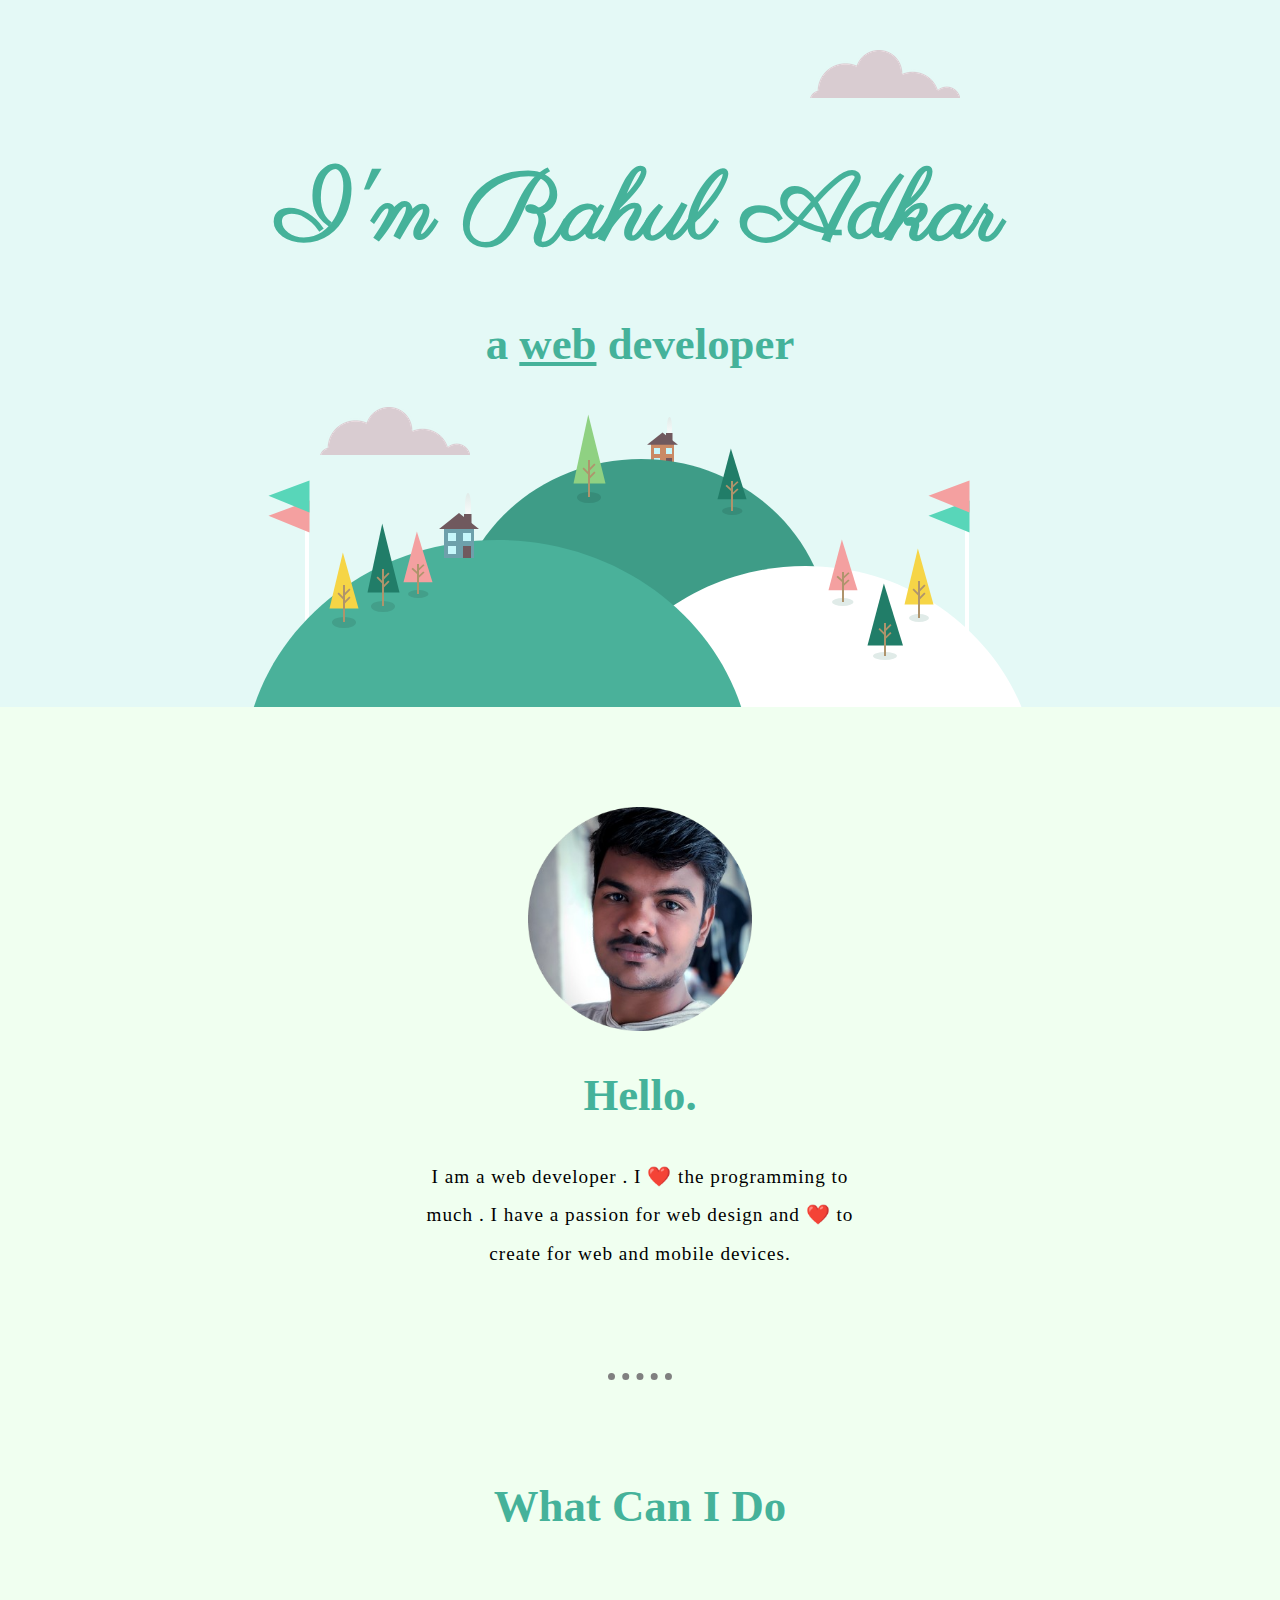
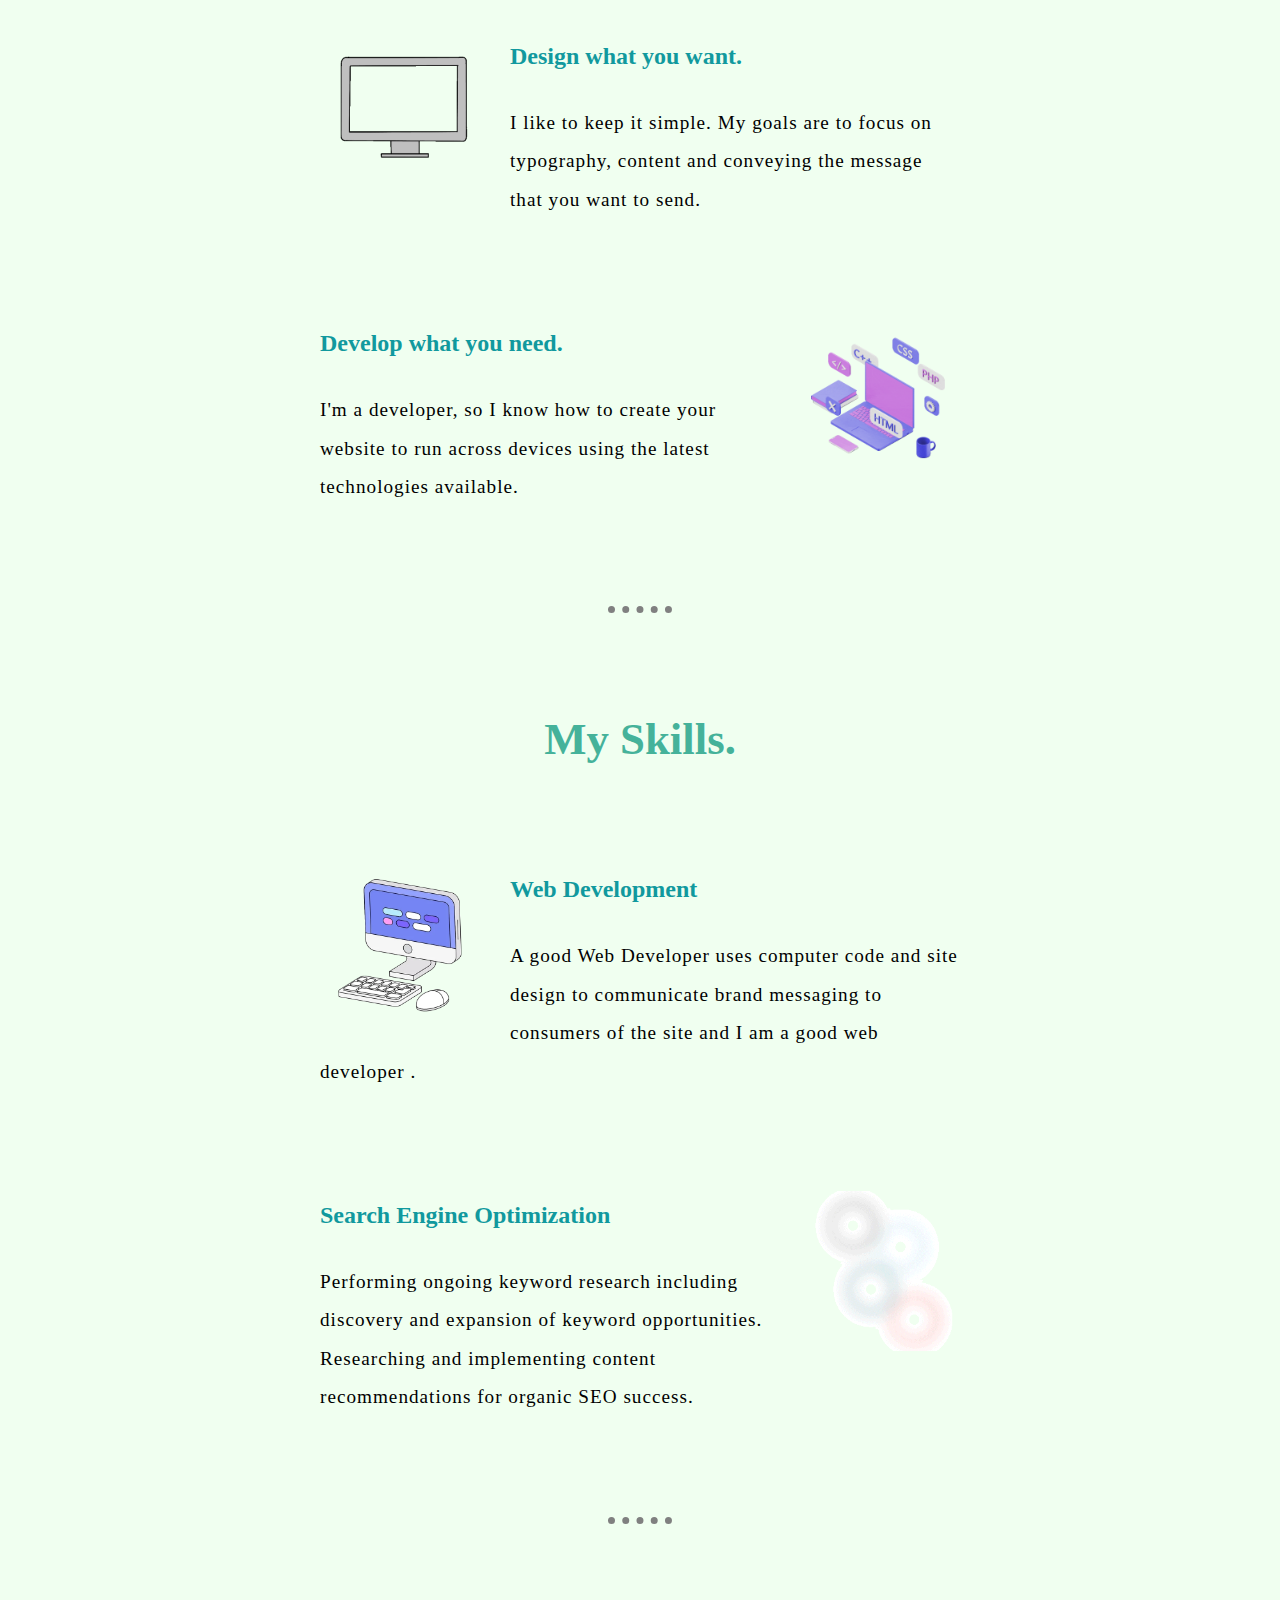
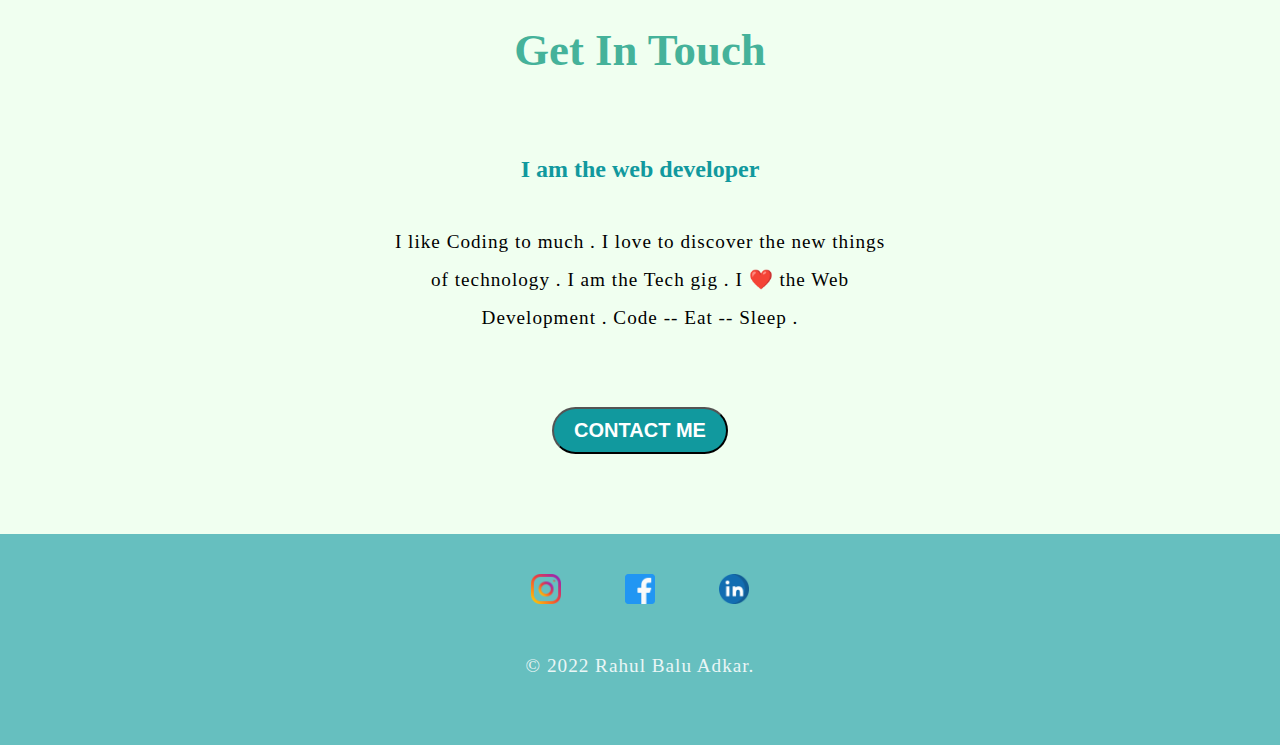
==== index.html @ 2da496e9 "Add files via upload" ====
<html lang="en">

<head>
    <meta charset="UTF-8">
    <meta http-equiv="X-UA-Compatible" content="IE=edge">
    <meta name="viewport" content="width=device-width, initial-scale=1.0">
    <title>Rahul Adkar</title>
    <link rel="stylesheet" href="styles.css">
    <link rel="shortcut icon" href="favicon.ico" type="image/x-icon">
    <link rel="preconnect" href="https://fonts.gstatic.com" crossorigin>
    <link href="https://fonts.googleapis.com/css2?family=Parisienne&display=swap" rel="stylesheet">
</head>

<body>
    <div class="top-container">
        <img class="top-cloud" src="cloud.png" alt="cloud-img">
        <h1>I'm Rahul Adkar</h1>
        <h2>a <span>web</span> developer</h2>
        <img class="bottom-cloud" src="cloud.png" alt="cloud-img">
        <img src="land.svg" alt="mountain-img">
    </div>

    <div class="middle-container">
        <div class="profile">
            <img class="profile-img" src="rahul.png" alt="my-img">
            <h2>Hello.</h2>
            <p>I am a web developer . I ❤️ the programming to much . I have a passion for web design and ❤️ to create for web and mobile devices.</p>
        </div>
        <hr>
        <div class="what-can-i-do">
            <h2>What Can I Do</h2>
            <div class="row">
                <img class="first-img" src="disign.gif" alt="me-img">
                <h3>Design what you want.</h3>
                <p>I like to keep it simple. My goals are to focus on typography, content and conveying the message that you want to send.</p>
            </div>
            <div class="row">
                <img class="second-img" src="develop.gif" alt="me-dev-img">
                <h3>Develop what you need.</h3>
                <p>I'm a developer, so I know how to create your website to run across devices using the latest technologies available.</p>
            </div>
        </div>
        <hr>
        <div class="skills">
            <h2>My Skills.</h2>
            <div class="row">
                <img class="first-img" src="comp.webp" alt="img">
                <h3>Web Development</h3>
                <p>A good Web Developer uses computer code and site design to communicate brand messaging to consumers of the site and I am a good web developer .
                </p>
            </div>
            <div class="row">
                <img class="second-img" src="seo.gif" alt="computer-img">
                <h3>Search Engine Optimization</h3>
                <p>Performing ongoing keyword research including discovery and expansion of keyword opportunities. Researching and implementing content recommendations for organic SEO success.</p>
            </div>
        </div>
        <hr>
        <div class="contact-me">
            <h2 class="c-m">Get In Touch</h2>
            <h3 class="c-h">I am the web developer</h3>
            <p>I like Coding to much . I love to discover the new things of technology . I am the Tech gig . I ❤️ the Web Development . Code -- Eat -- Sleep .</p>
            <button class="btn">CONTACT ME</button>
        </div>
    </div>


    <div class="bottom-container">
        <a class="footer-link" href="https://www.instagram.com/adkar.rahul/?hl=en"><img class="social-media" src="instagram-logo.png" alt="instagram-logo"></a>
        <a class="footer-link" href="https://www.facebook.com/profile.php?id=100081283935741"><img class="social-media" src="facebook-logo.png" alt="facebook-logo"></a>
        <a class="footer-link" href="https://www.linkedin.com/in/rahul-adkar-71857b227/"><img class="social-media" src="linkedin-logo.png" alt="linkedin-logo"></a>
        <p class="cr">© 2022 Rahul Balu Adkar.</p>
    </div>

</body>

</html>
---- styles.css ----
body {
    margin: 0;
    text-align: center;
    font-family: cursive;
    background-color: #F0FFF0;
}

.top-container {
    background-color: #E4F9F6;
    position: relative;
    padding-top: 50px;
}

.bottom-container {
    background-color: #66bfbf;
    margin-top: 30px;
    padding: 40px 0 40px;
}

.contact-me {
    width: 40%;
    margin: 100px auto 80px;
}

.profile {
    width: 35%;
    margin: 100px auto 100px;
}

span {
    text-decoration: underline;
}

.top-cloud {
    position: absolute;
    right: 25%;
}

.bottom-cloud {
    position: absolute;
    left: 25%;
}

.cr {
    color: #EAF6F6;
    padding-top: 20px;
}

h1 {
    font-family: 'Parisienne', cursive;
    font-size: 6rem;
    margin: 100px auto 0;
    color: #45b29a;
    font-weight: bolder;
}

h2 {
    font-size: 2.8rem;
    font-family: serif;
    font-weight: bolder;
    color: #45b29a;
}

h3 {
    font-size: 1.5rem;
    color: #11999E;
    font-weight: bolder;
}

a {
    color: rgb(18, 164, 232);
}

p {
    line-height: 2;
    font-family: "montserrat";
    letter-spacing: 1px;
    font-size: 1.2rem;
}

.what-can-i-do {
    margin-top: 100px;
}

.skills {
    margin-bottom: 100px;
    margin-top: 100px;
}

.row {
    width: 50%;
    margin: 100px auto 100px;
    text-align: left;
    line-height: 2;
}

.first-img {
    width: 25%;
    float: left;
    margin-right: 30px;
}

.second-img {
    width: 25%;
    float: right;
    margin-left: 15px;
}

.profile-img {
    width: 50%;
}

.btn {
    background-color: #11999e;
    border-radius: 33px;
    padding: 10px 20px;
    font-weight: bolder;
    margin-top: 50px;
    color: white;
    font-size: 20px;
}

.btn:hover {
    background-color: #30e3cb;
}

.footer-link {
    padding: 0 30px;
}

.c-m {
    margin: 90px 0 80px;
}

.c-h {
    margin: 40px 0;
}

hr {
    border: none;
    border-top: 7px dotted;
    border-color: grey;
    border-width: 50%;
    width: 5%;
}

.social-media {
    width: 30px;
}
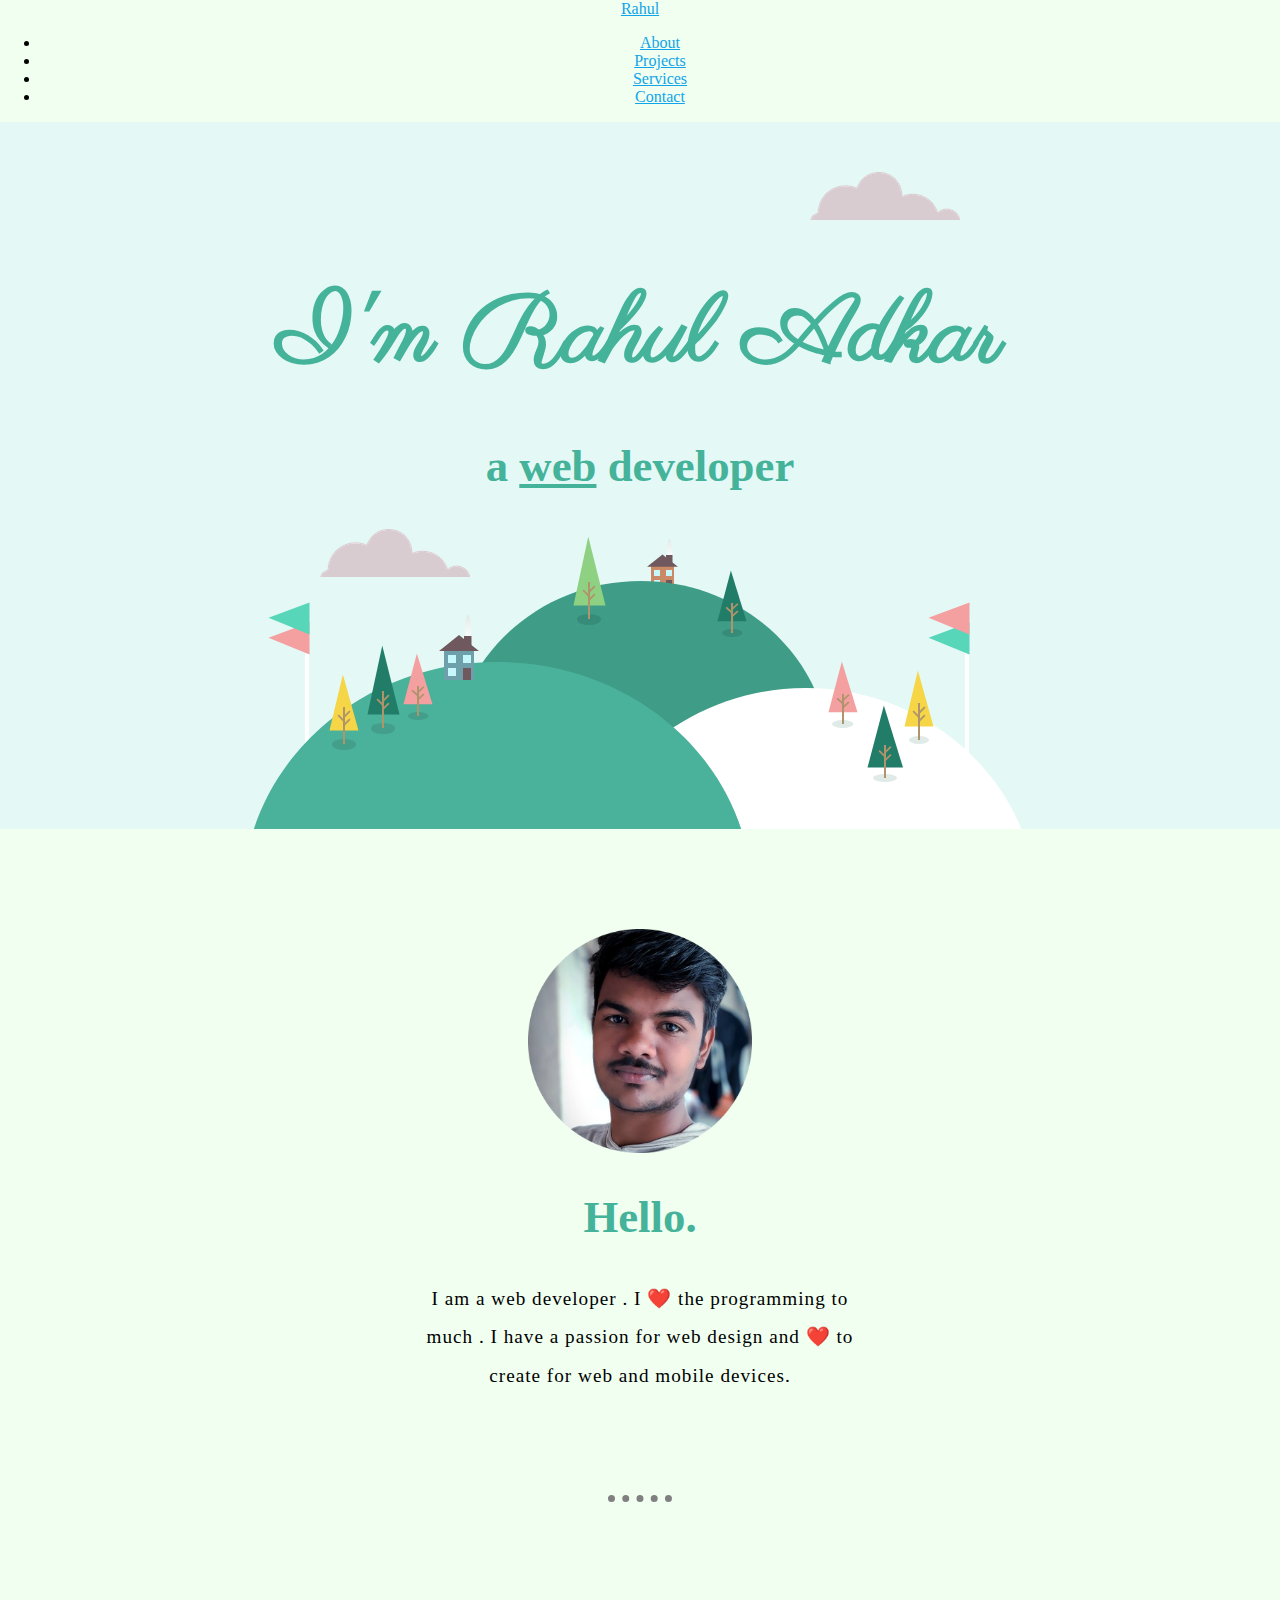
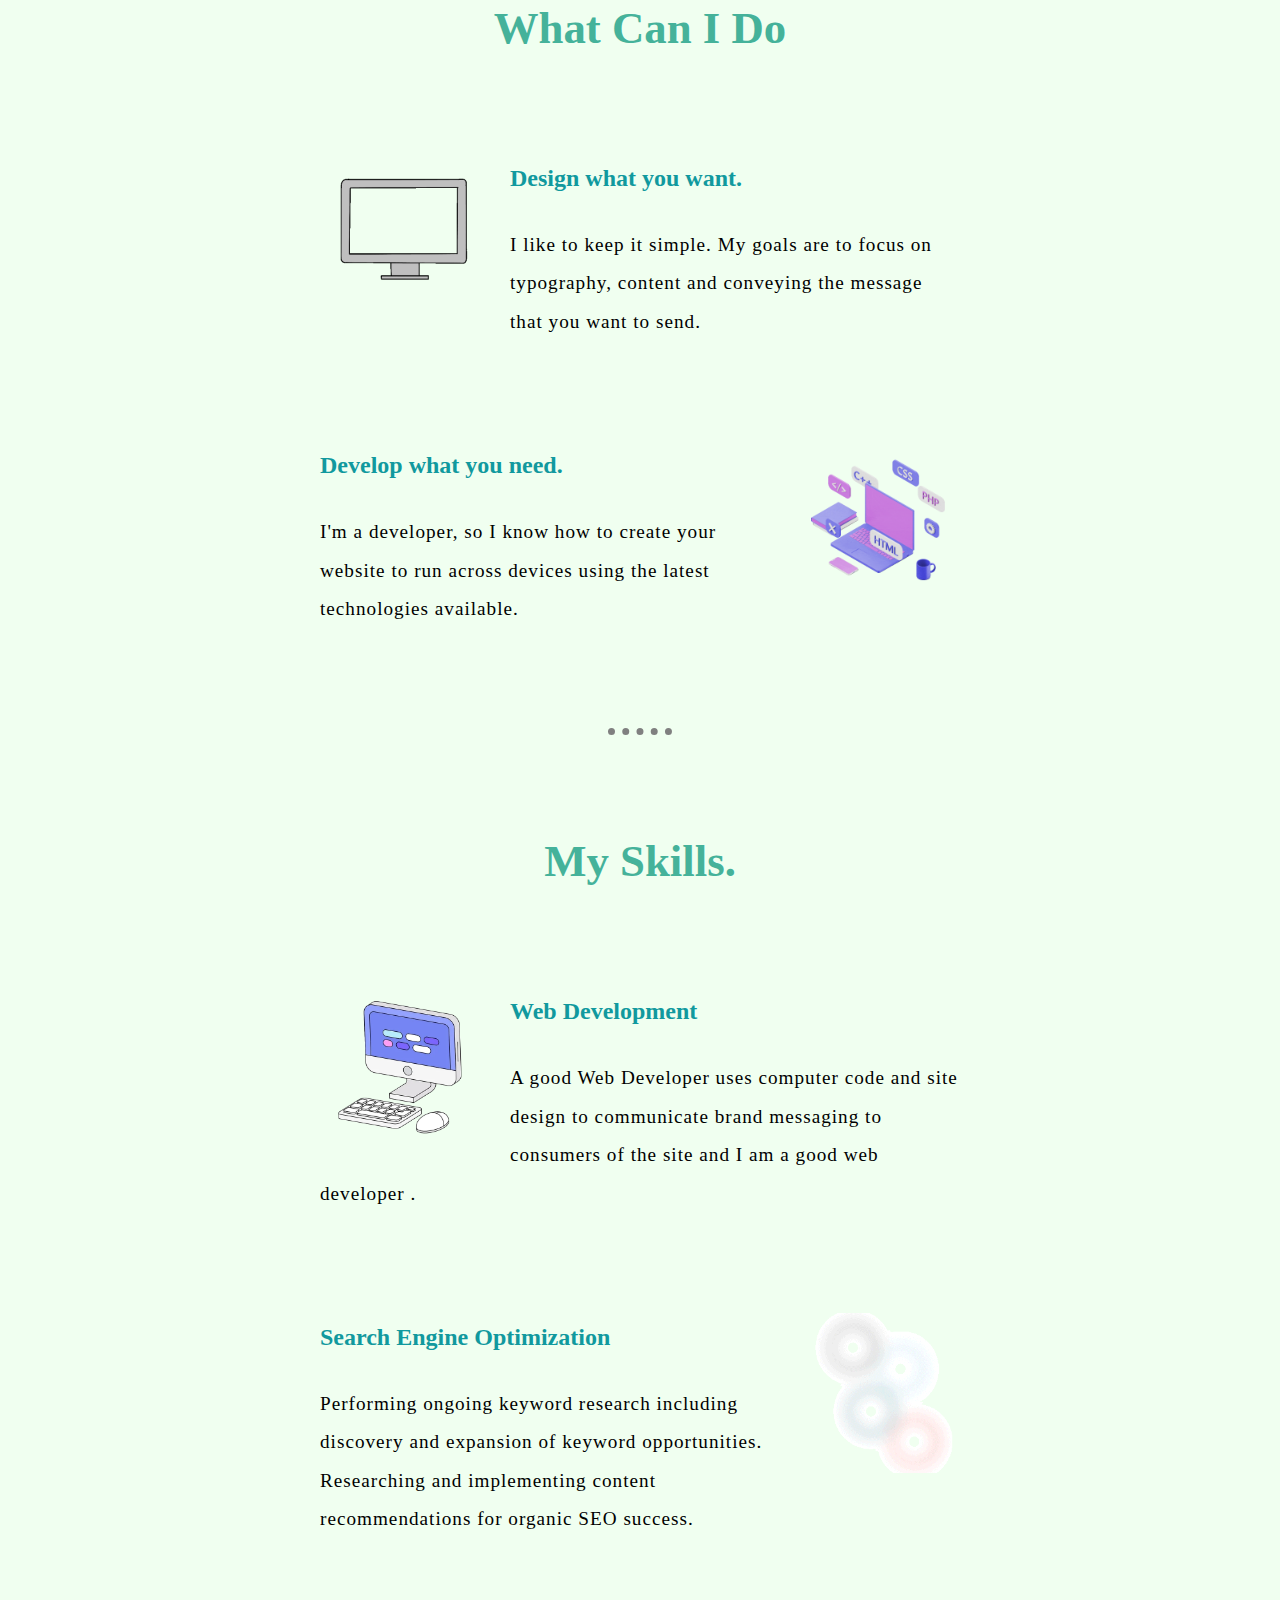
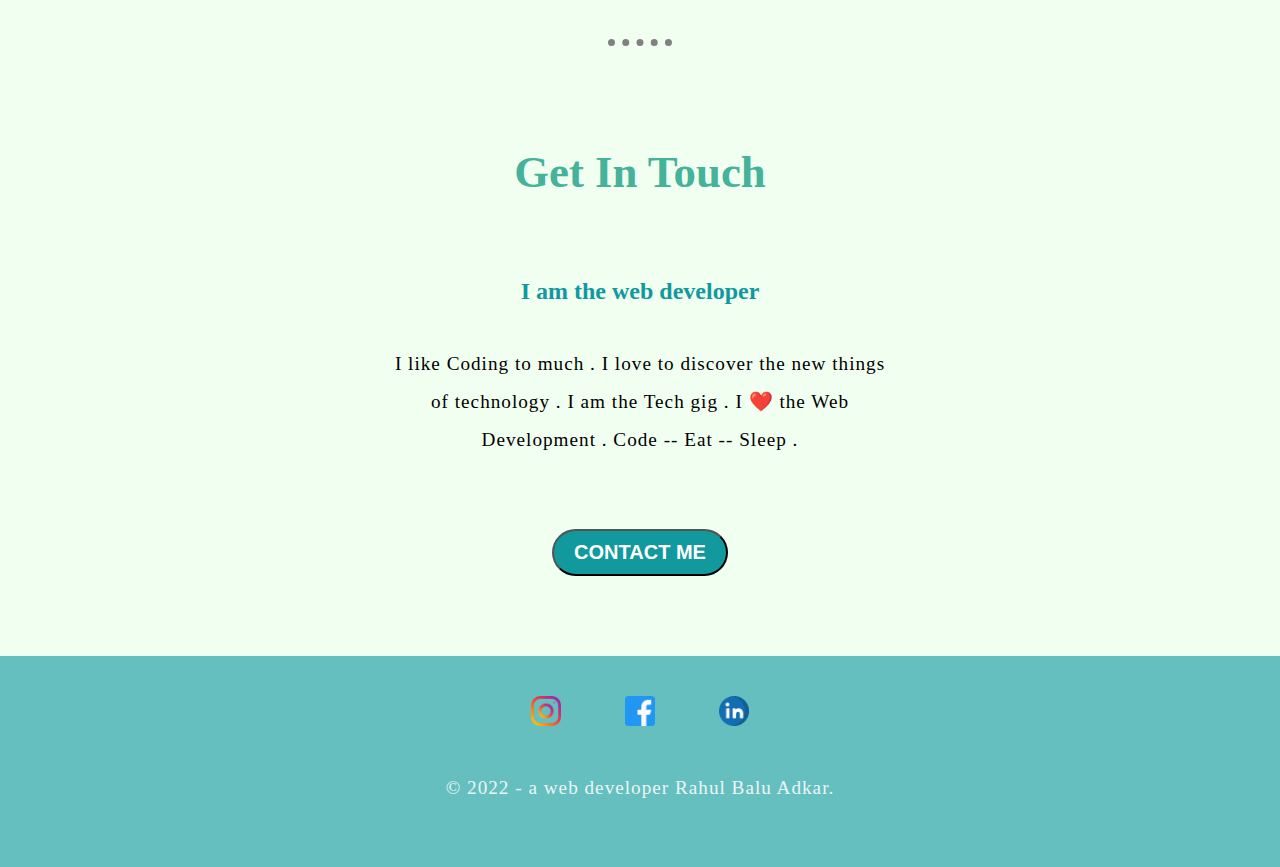
==== commit b55ab851: "Update index.html" ====
--- a/index.html
+++ b/index.html
@@ -6,12 +6,31 @@
     <meta name="viewport" content="width=device-width, initial-scale=1.0">
     <title>Rahul Adkar</title>
     <link rel="stylesheet" href="styles.css">
+    <script src="script.js"></script>
     <link rel="shortcut icon" href="favicon.ico" type="image/x-icon">
     <link rel="preconnect" href="https://fonts.gstatic.com" crossorigin>
     <link href="https://fonts.googleapis.com/css2?family=Parisienne&display=swap" rel="stylesheet">
 </head>
 
 <body>
+
+    <nav>
+        <div class="logo">
+            <a href="#home" >Rahul</a>
+        </div>
+        <ul class="nav-links">
+            <li><a href="about.html">About</a></li>
+            <li><a href="project.html">Projects</a></li>
+            <li><a href="services.html">Services</a></li>
+            <li><a href="contact.html">Contact</a></li>
+        </ul>
+        <div class="burger">
+            <div class="line1"></div>
+            <div class="line2"></div>
+            <div class="line3"></div>
+        </div>
+    </nav>
+
     <div class="top-container">
         <img class="top-cloud" src="cloud.png" alt="cloud-img">
         <h1>I'm Rahul Adkar</h1>
@@ -24,7 +43,8 @@
         <div class="profile">
             <img class="profile-img" src="rahul.png" alt="my-img">
             <h2>Hello.</h2>
-            <p>I am a web developer . I ❤️ the programming to much . I have a passion for web design and ❤️ to create for web and mobile devices.</p>
+            <p>I am a web developer . I ❤️ the programming to much . I have a passion for web design and ❤️ to create
+                for web and mobile devices.</p>
         </div>
         <hr>
         <div class="what-can-i-do">
@@ -32,12 +52,14 @@
             <div class="row">
                 <img class="first-img" src="disign.gif" alt="me-img">
                 <h3>Design what you want.</h3>
-                <p>I like to keep it simple. My goals are to focus on typography, content and conveying the message that you want to send.</p>
+                <p>I like to keep it simple. My goals are to focus on typography, content and conveying the message that
+                    you want to send.</p>
             </div>
             <div class="row">
                 <img class="second-img" src="develop.gif" alt="me-dev-img">
                 <h3>Develop what you need.</h3>
-                <p>I'm a developer, so I know how to create your website to run across devices using the latest technologies available.</p>
+                <p>I'm a developer, so I know how to create your website to run across devices using the latest
+                    technologies available.</p>
             </div>
         </div>
         <hr>
@@ -46,32 +68,38 @@
             <div class="row">
                 <img class="first-img" src="comp.webp" alt="img">
                 <h3>Web Development</h3>
-                <p>A good Web Developer uses computer code and site design to communicate brand messaging to consumers of the site and I am a good web developer .
+                <p>A good Web Developer uses computer code and site design to communicate brand messaging to consumers
+                    of the site and I am a good web developer .
                 </p>
             </div>
             <div class="row">
                 <img class="second-img" src="seo.gif" alt="computer-img">
                 <h3>Search Engine Optimization</h3>
-                <p>Performing ongoing keyword research including discovery and expansion of keyword opportunities. Researching and implementing content recommendations for organic SEO success.</p>
+                <p>Performing ongoing keyword research including discovery and expansion of keyword opportunities.
+                    Researching and implementing content recommendations for organic SEO success.</p>
             </div>
         </div>
         <hr>
         <div class="contact-me">
             <h2 class="c-m">Get In Touch</h2>
             <h3 class="c-h">I am the web developer</h3>
-            <p>I like Coding to much . I love to discover the new things of technology . I am the Tech gig . I ❤️ the Web Development . Code -- Eat -- Sleep .</p>
-            <button class="btn">CONTACT ME</button>
+            <p>I like Coding to much . I love to discover the new things of technology . I am the Tech gig . I ❤️ the
+                Web Development . Code -- Eat -- Sleep .</p>
+            <button onclick="callNumber()" class="btn">CONTACT ME</button>
         </div>
     </div>
 
 
     <div class="bottom-container">
-        <a class="footer-link" href="https://www.instagram.com/adkar.rahul/?hl=en"><img class="social-media" src="instagram-logo.png" alt="instagram-logo"></a>
-        <a class="footer-link" href="https://www.facebook.com/profile.php?id=100081283935741"><img class="social-media" src="facebook-logo.png" alt="facebook-logo"></a>
-        <a class="footer-link" href="https://www.linkedin.com/in/rahul-adkar-71857b227/"><img class="social-media" src="linkedin-logo.png" alt="linkedin-logo"></a>
-        <p class="cr">© 2022 Rahul Balu Adkar.</p>
+        <a class="footer-link" href="https://www.instagram.com/adkar.rahul/?hl=en" target=”_blank”><img
+                class="social-media" src="instagram-logo.png" alt="instagram-logo"></a>
+        <a class="footer-link" href="https://www.facebook.com/profile.php?id=100081283935741 target=”_blank”"><img
+                class="social-media" src="facebook-logo.png" alt="facebook-logo"></a>
+        <a class="footer-link" href="https://www.linkedin.com/in/rahul-adkar-71857b227/" target=”_blank”><img
+                class="social-media" src="linkedin-logo.png" alt="linkedin-logo"></a>
+        <p class="cr">© 2022 - a web developer Rahul Balu Adkar.</p>
     </div>
 
 </body>
 
-</html>+</html>
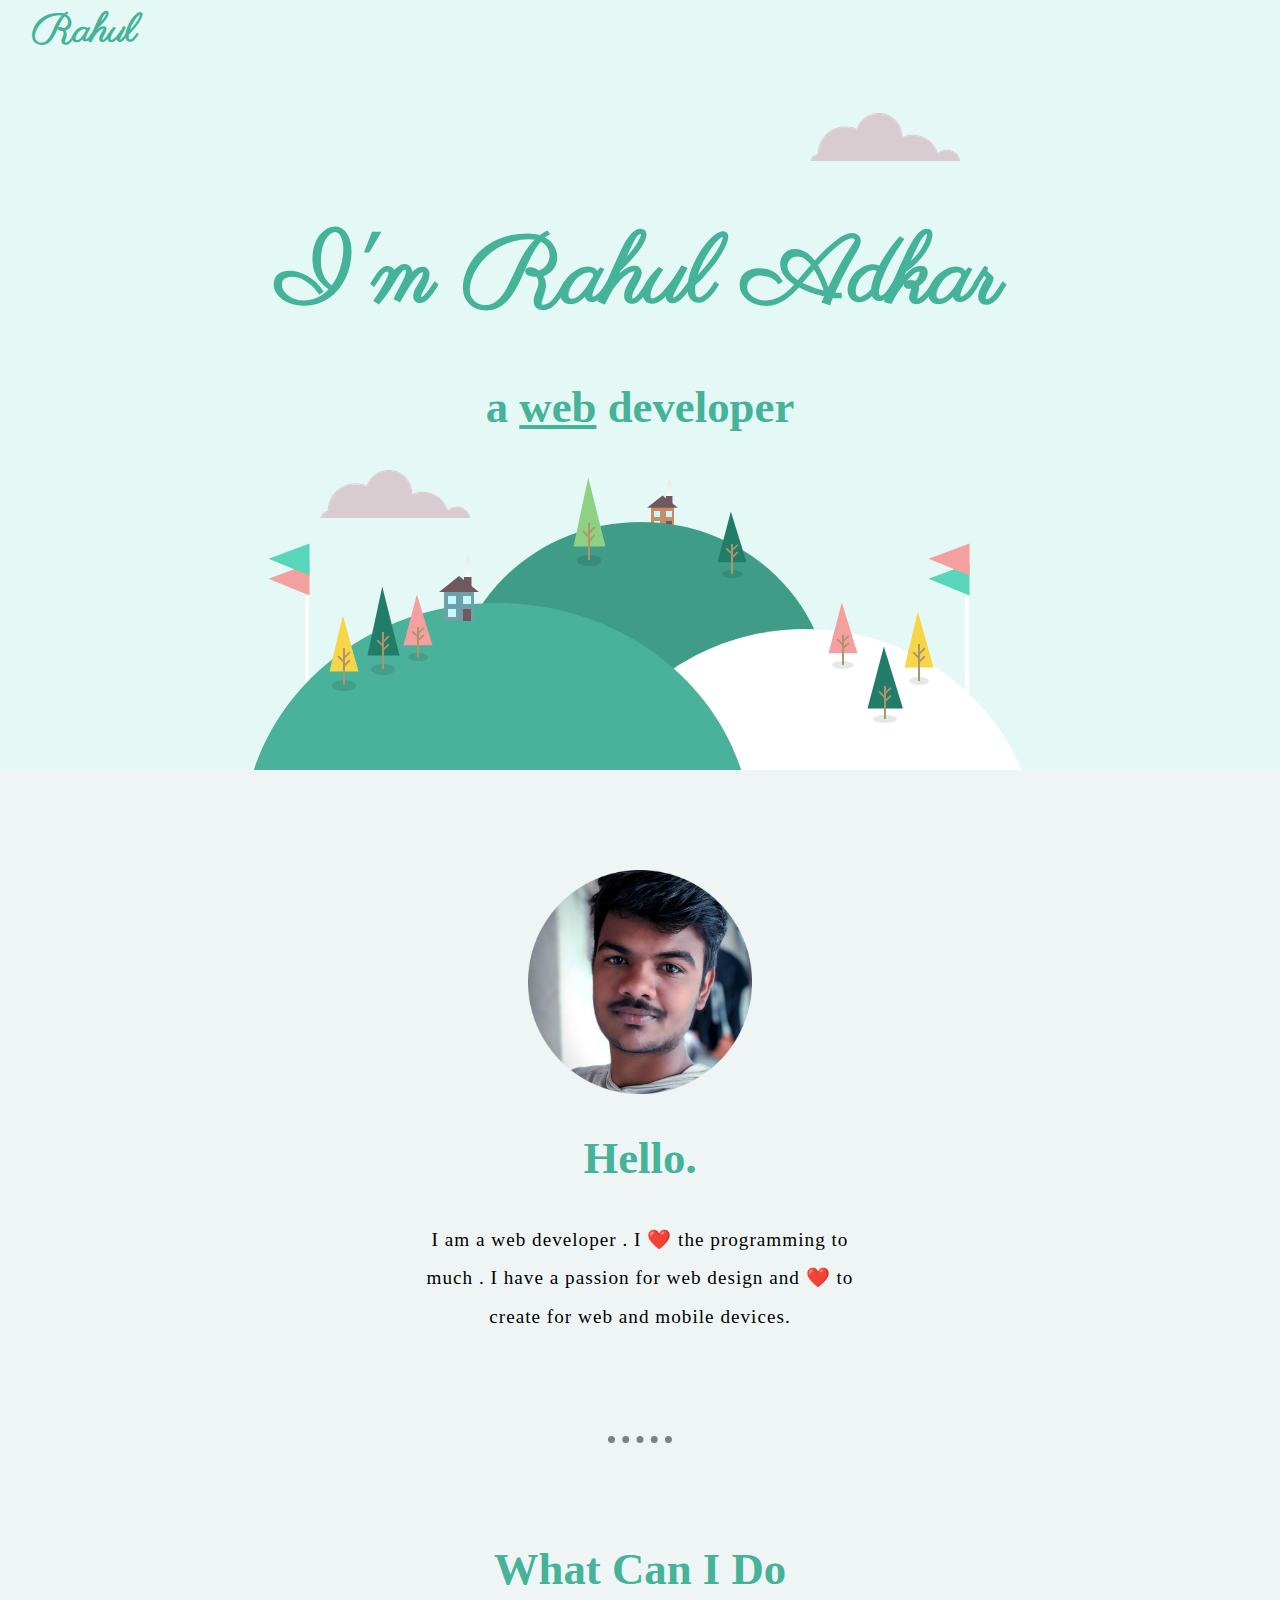
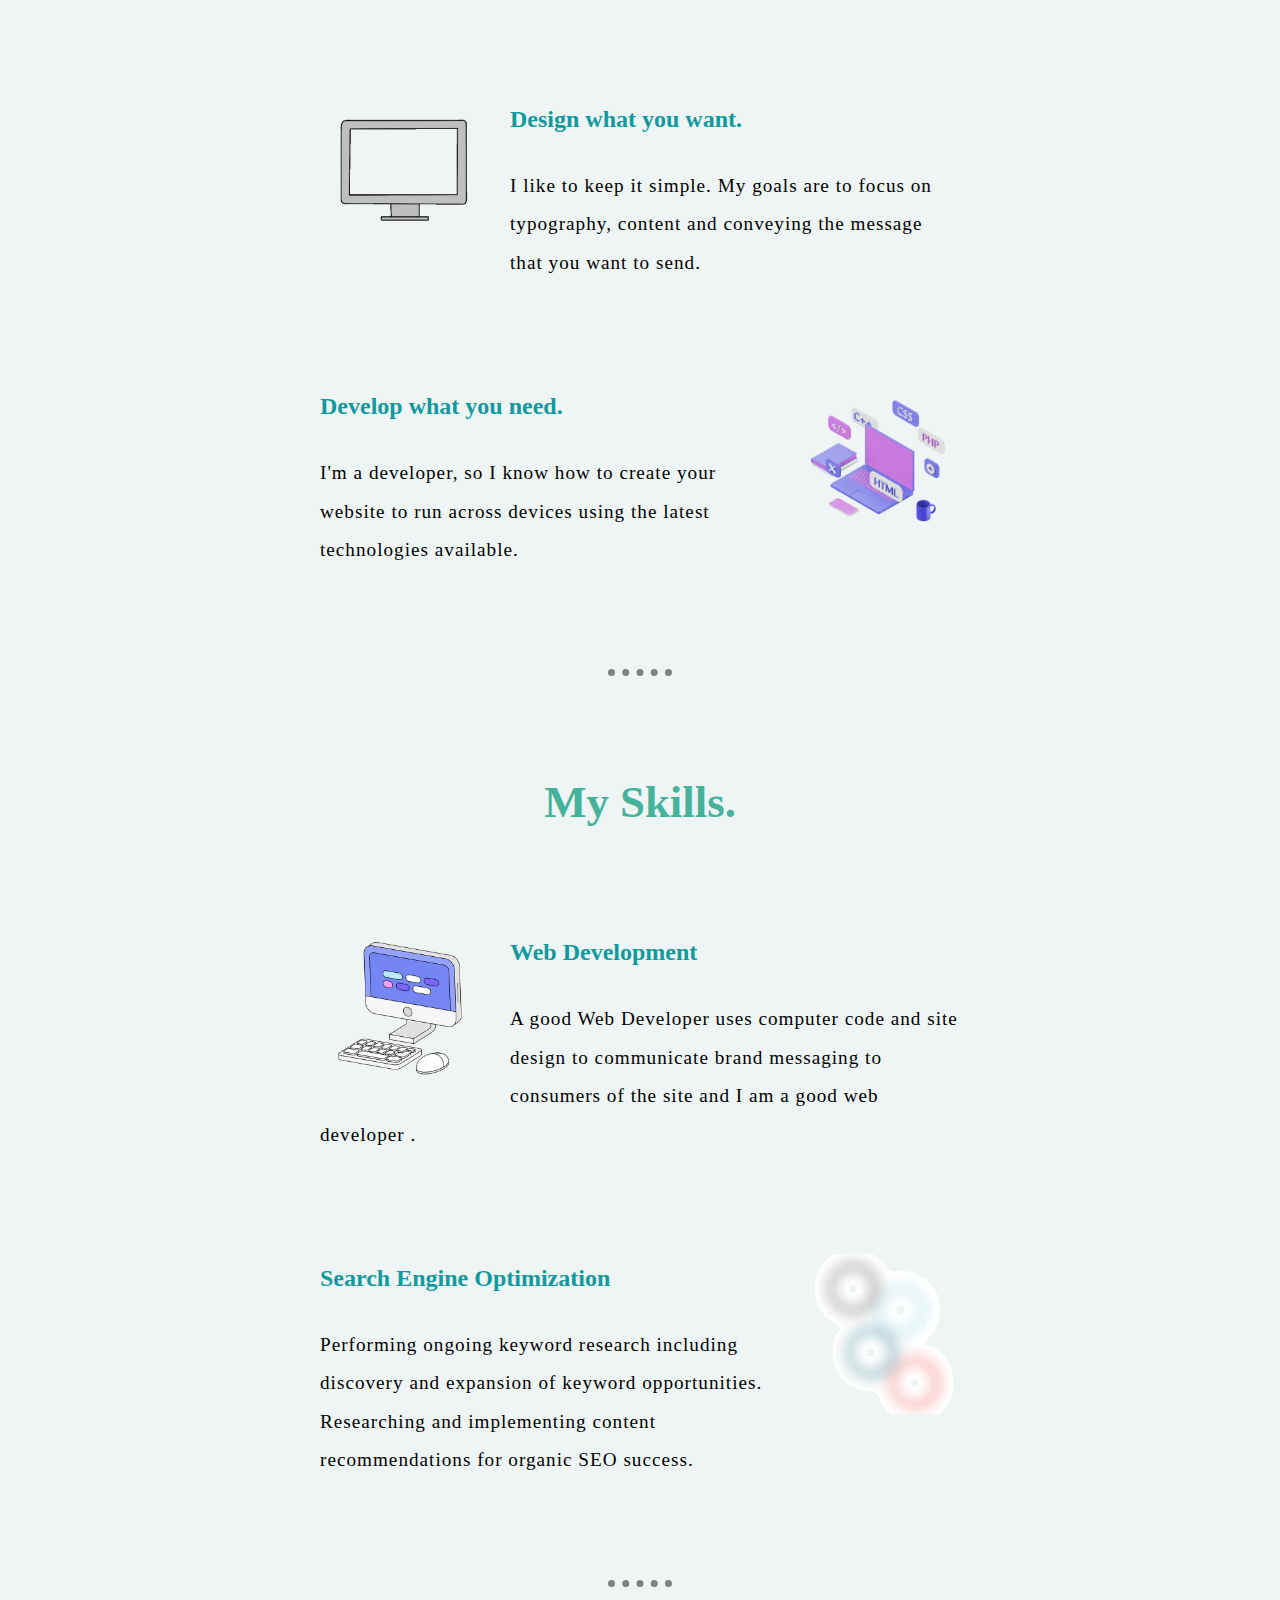
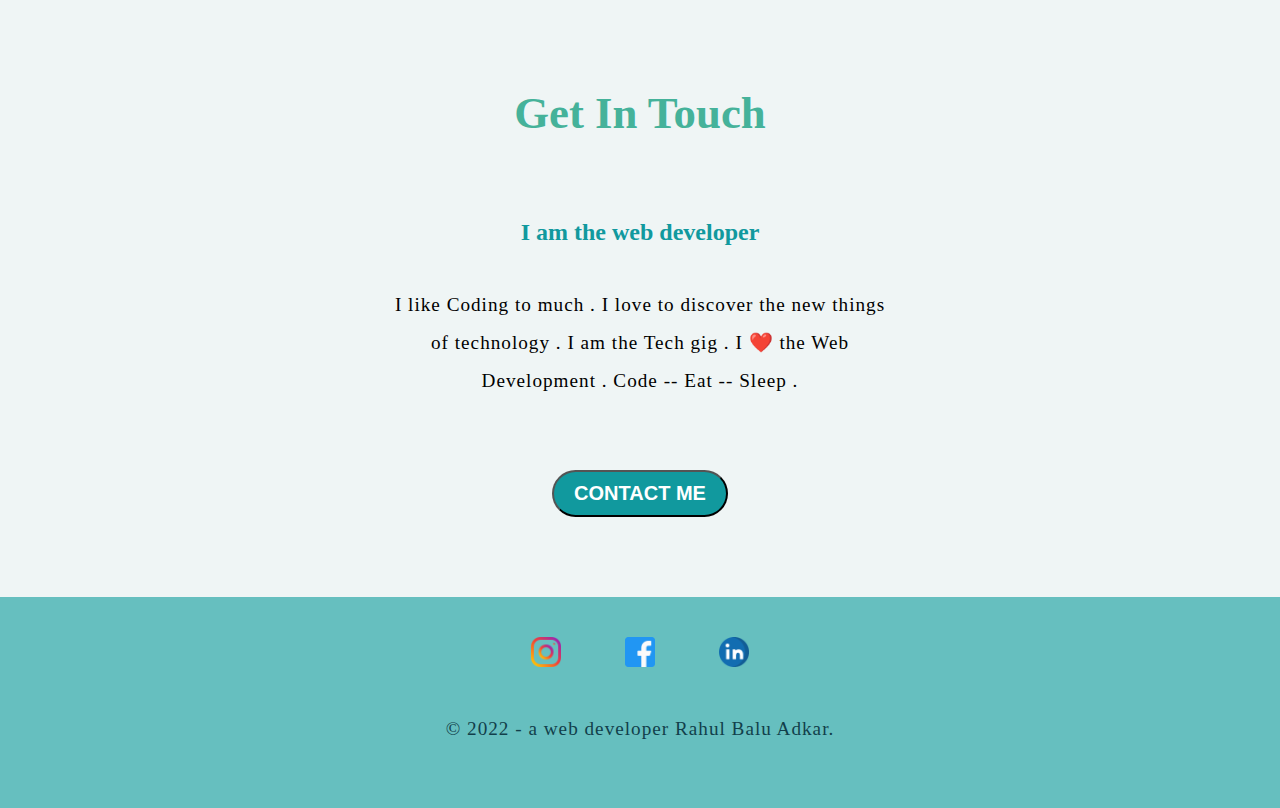
==== commit 802118e2: "Update index.html" ====
--- a/index.html
+++ b/index.html
@@ -24,11 +24,11 @@
             <li><a href="services.html">Services</a></li>
             <li><a href="contact.html">Contact</a></li>
         </ul>
-        <div class="burger">
+<!--         <div class="burger">
             <div class="line1"></div>
             <div class="line2"></div>
             <div class="line3"></div>
-        </div>
+        </div> -->
     </nav>
 
     <div class="top-container">
--- a/styles.css
+++ b/styles.css
@@ -2,8 +2,109 @@
     margin: 0;
     text-align: center;
     font-family: cursive;
-    background-color: #F0FFF0;
-}
+    background-color: #EFF5F5;
+}
+
+/* ........... code for navbar ...........*/
+
+nav {
+    display: flex;
+    justify-content: space-between;
+    align-items: center;
+    min-height: 7vh;
+    background-color: #E4F9F6;
+    font-size: 1.4rem;
+    position: relative;
+}
+
+.logo {
+    padding: 0 2rem;
+}
+
+.logo a {
+    text-decoration: none;
+    color: #000000;
+    font-size: 2rem;
+}
+
+.nav-links {
+    display: flex;
+    justify-content: space-around;
+    width: 30%;
+}
+
+.nav-links li a {
+    color: #45b29a;
+}
+
+.nav-links li {
+    list-style: none;
+}
+
+.nav-links a {
+    color: #000000;
+    text-decoration: none;
+    padding: 1rem 0;
+}
+
+.burger {
+    display: none;
+    cursor: pointer;
+}
+
+.burger div {
+    width: 25px;
+    height: 3px;
+    background-color: #000000;
+    margin: 5px;
+    transition: all 0.3s ease;
+}
+
+/* Responsive Design */
+/* @media screen and (max-width: 1024px) {
+    .nav-links {
+        width: 50%;
+    }
+}
+ */
+/* @media screen and (max-width: 768px) {
+    body {
+        overflow-x: hidden;
+    }
+ */
+    .nav-links {
+        position: absolute;
+        right: 0px;
+        height: 92vh;
+        top: 8vh;
+        background-color: #f2f2f2;
+        display: flex;
+        flex-direction: column;
+        align-items: center;
+        width: 50%;
+        transform: translateX(100%);
+        transition: transform 0.5s ease-in;
+    }
+
+    .nav-links li {
+        opacity: 0;
+    }
+
+    .burger {
+        display: block;
+    }
+}
+
+.nav-links.open {
+    transform: translateX(0%);
+}
+
+.nav-links.open li {
+    opacity: 1;
+    margin-top: 1rem;
+}
+
+/* ---------- end --------- */
 
 .top-container {
     background-color: #E4F9F6;
@@ -42,7 +143,7 @@
 }
 
 .cr {
-    color: #EAF6F6;
+    color: #123f4b;
     padding-top: 20px;
 }
 
@@ -146,4 +247,146 @@
 
 .social-media {
     width: 30px;
-}+}
+
+/* ---------- css for Contact page ---------  */
+
+form {
+    width: 50%;
+    margin: 0 auto;
+    padding: 20px 40px 20px 20px;
+    border: 1px solid gray;
+    border-radius: 10px;
+}
+
+form label {
+    display: block;
+    margin-bottom: 10px;
+    font-weight: bold;
+}
+
+form input[type="text"],
+form input[type="email"],
+form textarea {
+    width: 100%;
+    padding: 10px;
+    margin-bottom: 20px;
+    border-radius: 5px;
+    border: 1px solid gray;
+}
+
+form input[type="submit"] {
+    background-color: #4CAF50;
+    color: white;
+    padding: 12px 20px;
+    border: none;
+    border-radius: 4px;
+    cursor: pointer;
+    margin-top: 10px;
+}
+
+form input[type="submit"]:hover {
+    background-color: #45a049;
+}
+
+#alert {
+    margin-top: 20px;
+    text-align: center;
+    font-weight: bold;
+    padding: 20px;
+    border-radius: 10px;
+}
+
+#alert.success {
+    background-color: #4CAF50;
+    color: white;
+}
+
+#alert.error {
+    background-color: #f44336;
+    color: white;
+}
+
+/* ---------- css for about page ---------  */
+
+.container1 {
+    display: flex;
+    align-items: center;
+    justify-content: center;
+    align-items: center;
+    margin-top: 50px;
+}
+
+#profile-pic {
+    width: 3s00px;
+    height: 300px;
+    border-radius: 50%;
+    margin-right: 50px;
+}
+
+#about-text {
+    width: 50%;
+}
+
+#about-text p {
+    margin-bottom: 20px;
+}
+
+/* ---------- css for Project page ---------  */
+
+.container2 {
+    display: flex;
+    justify-content: center;
+    flex-wrap: wrap;
+    margin-top: 50px;
+}
+
+.project {
+    width: 30%;
+    margin: 10px;
+    text-align: center;
+}
+
+.project img {
+    width: 15em;
+}
+
+.project h2 {
+    margin-top: 20px;
+}
+
+/* ---------- css for services page ---------  */
+
+.container3 {
+    display: flex;
+    justify-content: center;
+    flex-wrap: wrap;
+    margin-top: 50px;
+}
+
+.service {
+    width: 30%;
+    margin: 10px;
+    text-align: center;
+}
+
+.service img {
+    width: 15em;
+}
+
+.service h2 {
+    margin-top: 20px;
+}
+
+/* ---------- css for my logo ---------  */
+
+.logo a {
+    font-family: 'Parisienne', cursive;
+    font-weight: bolder;
+    font-size: 2.5rem;
+    color: #45b29a;
+}
+
+.fontof{
+    font-family: 'Parisienne', cursive;
+}
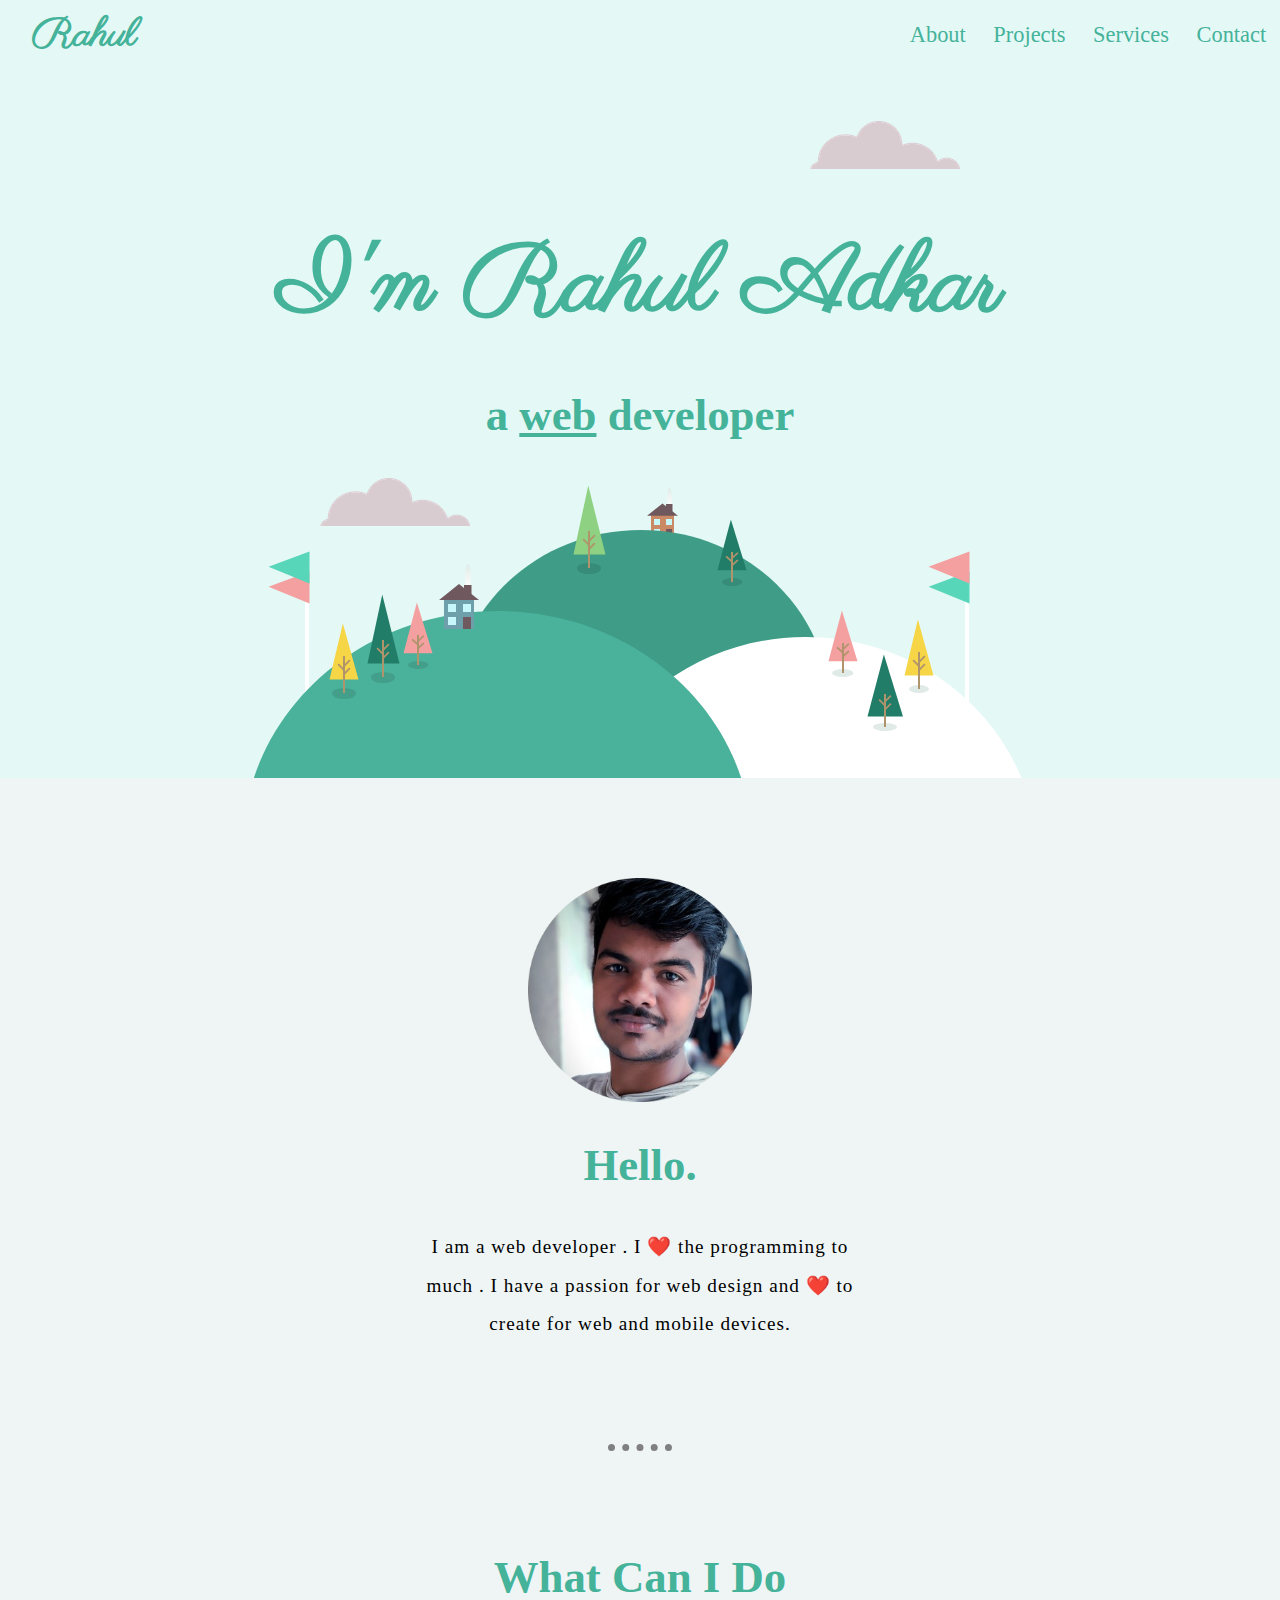
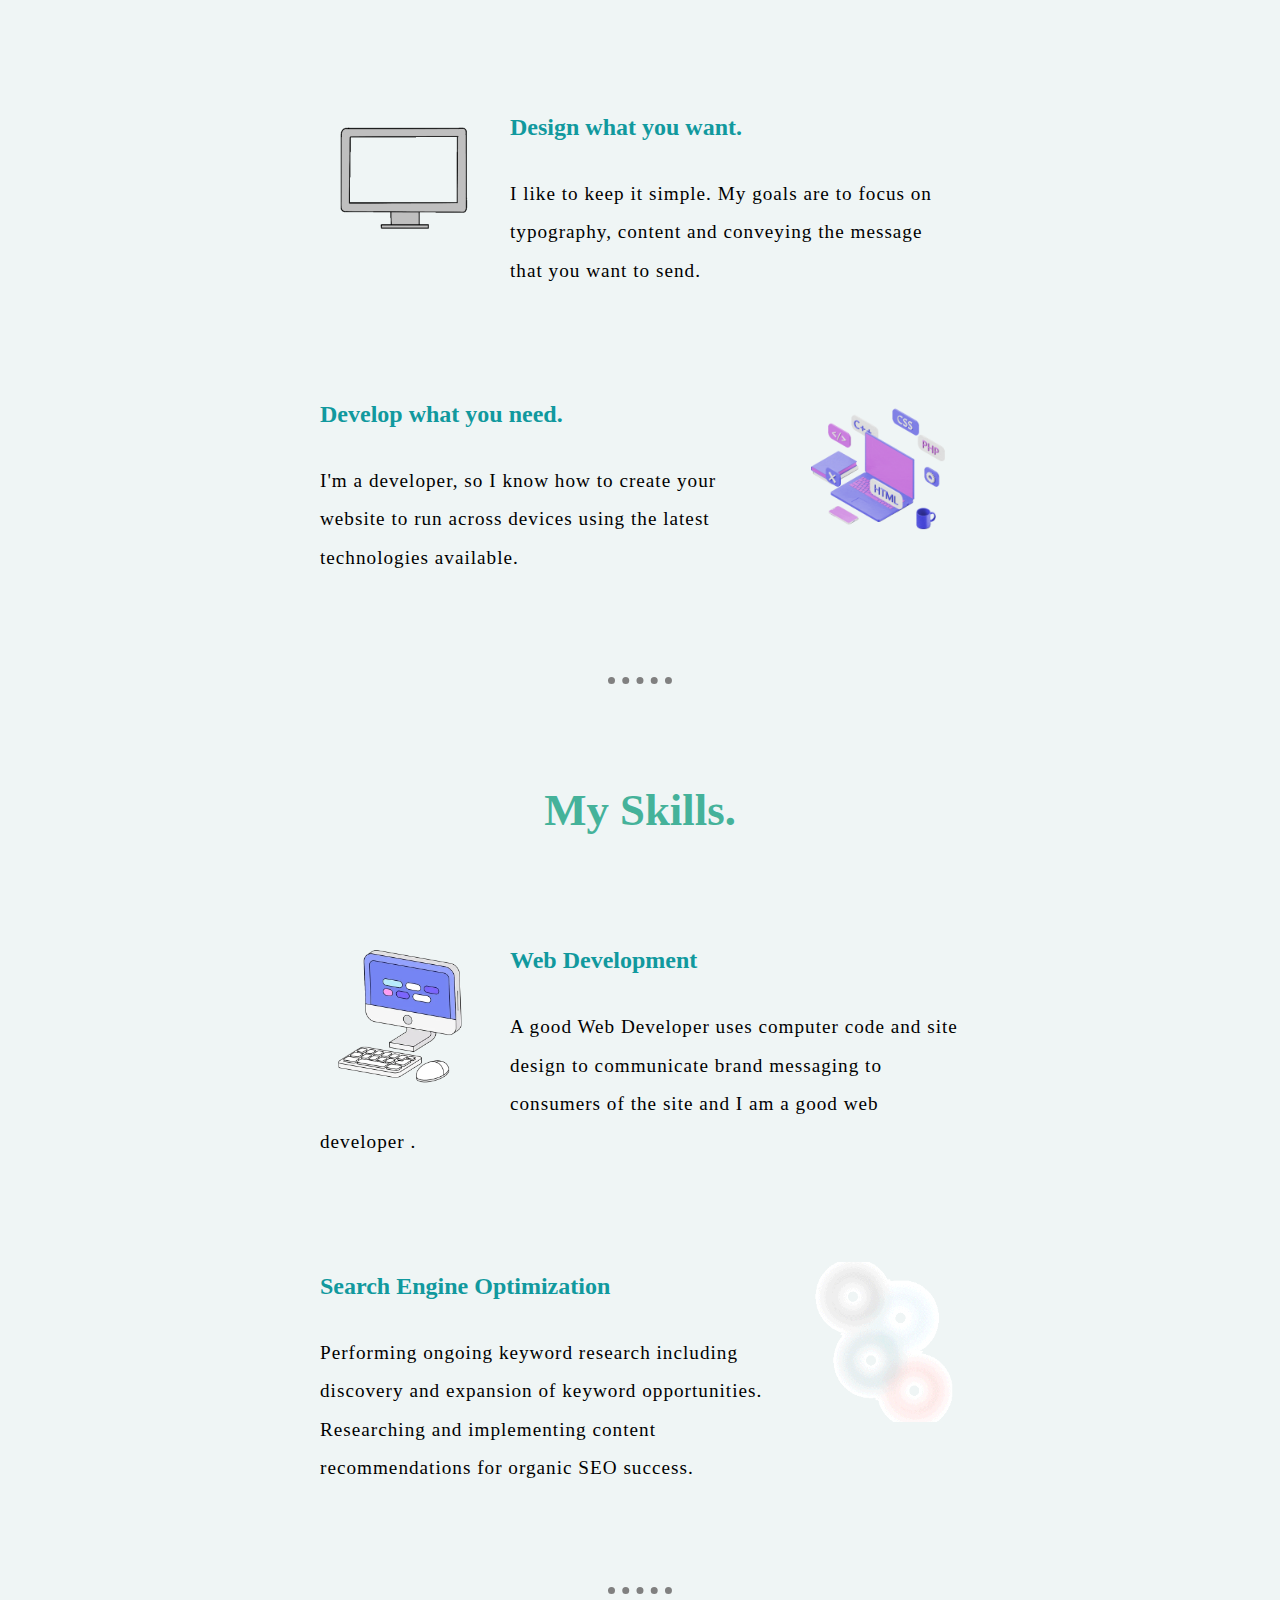
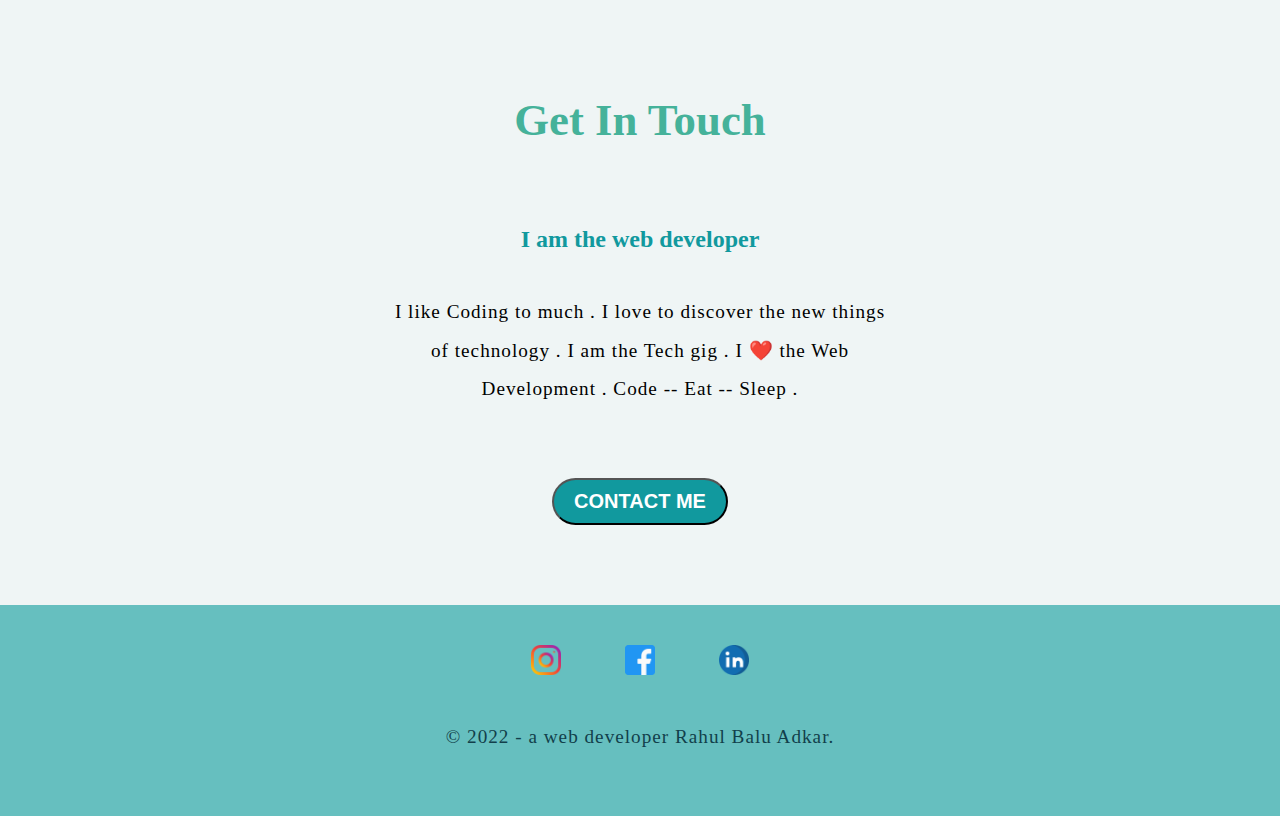
==== commit 1923adaa: "Update index.html" ====
--- a/index.html
+++ b/index.html
@@ -24,11 +24,11 @@
             <li><a href="services.html">Services</a></li>
             <li><a href="contact.html">Contact</a></li>
         </ul>
-<!--         <div class="burger">
+        <div class="burger">
             <div class="line1"></div>
             <div class="line2"></div>
             <div class="line3"></div>
-        </div> -->
+        </div>
     </nav>
 
     <div class="top-container">
--- a/styles.css
+++ b/styles.css
@@ -61,17 +61,17 @@
 }
 
 /* Responsive Design */
-/* @media screen and (max-width: 1024px) {
+@media screen and (max-width: 1024px) {
     .nav-links {
         width: 50%;
     }
 }
- */
-/* @media screen and (max-width: 768px) {
+
+@media screen and (max-width: 768px) {
     body {
         overflow-x: hidden;
     }
- */
+
     .nav-links {
         position: absolute;
         right: 0px;
